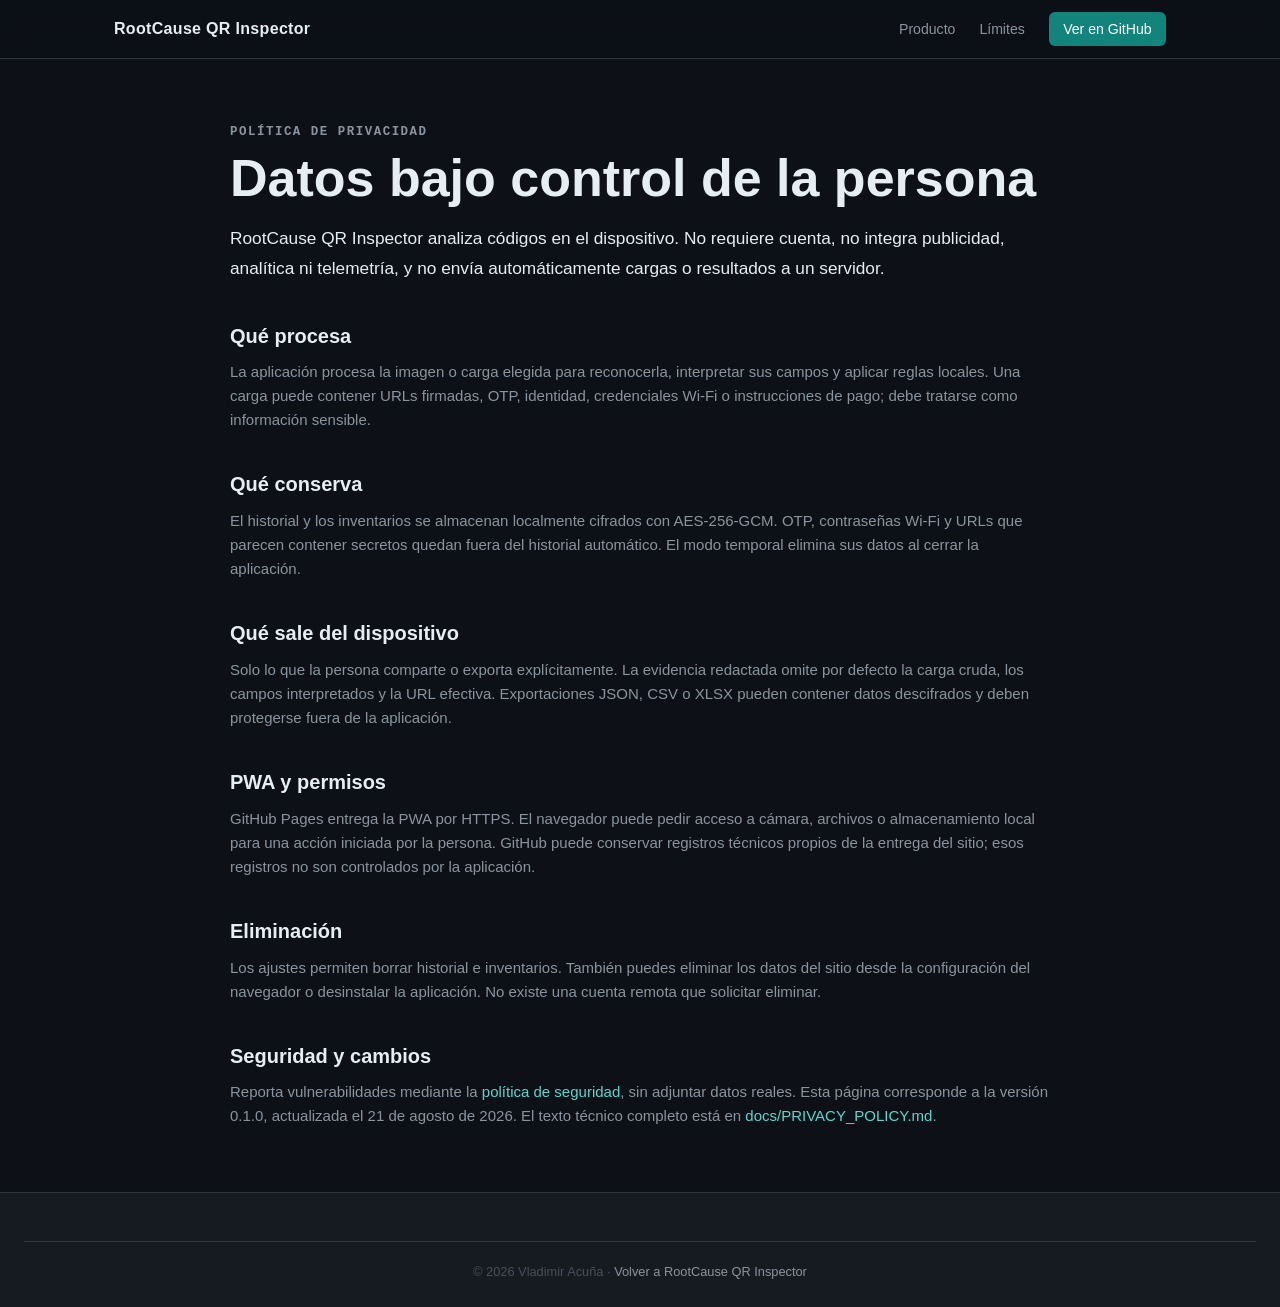
==== landing/privacidad.html @ 0e59ef02 "feat: publish RootCause QR Inspector 0.1.0" ====
<!doctype html>
<html lang="es">
<head>
  <meta charset="utf-8" />
  <meta name="viewport" content="width=device-width, initial-scale=1" />
  <meta name="description" content="Política de privacidad de RootCause QR Inspector: análisis local, telemetría cero y exportación explícita." />
  <meta name="robots" content="index,follow" />
  <meta name="theme-color" content="#0d1117" />
  <title>Privacidad · RootCause QR Inspector</title>
  <link rel="icon" type="image/svg+xml" href="assets/favicon.svg" />
  <link rel="stylesheet" href="assets/style.css" />
</head>
<body>
  <a class="skip-link" href="#contenido">Saltar al contenido</a>
  <header class="nav">
    <div class="nav-inner">
      <a class="nav-logo" href="index.html">RootCause QR Inspector</a>
      <nav class="nav-links" aria-label="Navegación principal">
        <a href="index.html#modelo">Producto</a>
        <a href="index.html#limites">Límites</a>
        <a href="https://github.com/vladimiracunadev-create/rootcause-qr-inspector" class="btn-nav">Ver en GitHub</a>
      </nav>
    </div>
  </header>
  <main id="contenido" class="section">
    <article class="container prose">
      <p class="eyebrow">Política de privacidad</p>
      <h1>Datos bajo control de la persona</h1>
      <p class="lead">RootCause QR Inspector analiza códigos en el dispositivo. No requiere cuenta, no integra publicidad, analítica ni telemetría, y no envía automáticamente cargas o resultados a un servidor.</p>

      <h2>Qué procesa</h2>
      <p>La aplicación procesa la imagen o carga elegida para reconocerla, interpretar sus campos y aplicar reglas locales. Una carga puede contener URLs firmadas, OTP, identidad, credenciales Wi-Fi o instrucciones de pago; debe tratarse como información sensible.</p>

      <h2>Qué conserva</h2>
      <p>El historial y los inventarios se almacenan localmente cifrados con AES-256-GCM. OTP, contraseñas Wi-Fi y URLs que parecen contener secretos quedan fuera del historial automático. El modo temporal elimina sus datos al cerrar la aplicación.</p>

      <h2>Qué sale del dispositivo</h2>
      <p>Solo lo que la persona comparte o exporta explícitamente. La evidencia redactada omite por defecto la carga cruda, los campos interpretados y la URL efectiva. Exportaciones JSON, CSV o XLSX pueden contener datos descifrados y deben protegerse fuera de la aplicación.</p>

      <h2>PWA y permisos</h2>
      <p>GitHub Pages entrega la PWA por HTTPS. El navegador puede pedir acceso a cámara, archivos o almacenamiento local para una acción iniciada por la persona. GitHub puede conservar registros técnicos propios de la entrega del sitio; esos registros no son controlados por la aplicación.</p>

      <h2>Eliminación</h2>
      <p>Los ajustes permiten borrar historial e inventarios. También puedes eliminar los datos del sitio desde la configuración del navegador o desinstalar la aplicación. No existe una cuenta remota que solicitar eliminar.</p>

      <h2>Seguridad y cambios</h2>
      <p>Reporta vulnerabilidades mediante la <a href="https://github.com/vladimiracunadev-create/rootcause-qr-inspector/security/policy">política de seguridad</a>, sin adjuntar datos reales. Esta página corresponde a la versión 0.1.0, actualizada el 21 de agosto de 2026. El texto técnico completo está en <a href="https://github.com/vladimiracunadev-create/rootcause-qr-inspector/blob/main/docs/PRIVACY_POLICY.md">docs/PRIVACY_POLICY.md</a>.</p>
    </article>
  </main>
  <footer class="footer"><div class="footer-bottom"><p>© 2026 Vladimir Acuña · <a href="index.html">Volver a RootCause QR Inspector</a></p></div></footer>
</body>
</html>
---- landing/assets/style.css ----
/* ═══════════════════════════════════════════════════════════
   RootCause QR Inspector — Landing Page
   Misma estructura que las landings de RootCause; el acento es
   el color de marca de la aplicación (seed teal de app_theme.dart).
   Tema oscuro. Acentos monoespaciados. Sin dependencias.
   ═══════════════════════════════════════════════════════════ */

*, *::before, *::after { box-sizing: border-box; margin: 0; padding: 0; }

:root {
  --bg:       #0d1117;
  --bg-alt:   #161b22;
  --bg-card:  #1e2530;
  --border:   #30363d;
  --accent:   #12847b;
  --accent-h: #5bd7cd;
  --green:    #3fb950;
  --yellow:   #d29922;
  --red:      #f85149;
  --txt:      #e6edf3;
  --txt-sec:  #8b949e;
  --txt-mut:  #484f58;
  --mono:     'Cascadia Code', 'Fira Code', 'Consolas', monospace;
  --sans:     -apple-system, BlinkMacSystemFont, 'Segoe UI', Helvetica, Arial, sans-serif;
  --radius:   8px;
  --shadow:   0 4px 24px rgba(0,0,0,.45);
}

html { scroll-behavior: smooth; }

.skip-link {
  position: fixed;
  top: .75rem;
  left: .75rem;
  z-index: 1000;
  padding: .55rem .8rem;
  background: var(--accent-h);
  color: #06231f;
  border-radius: 6px;
  transform: translateY(-180%);
}
.skip-link:focus { transform: translateY(0); }

body {
  background: var(--bg);
  color: var(--txt);
  font-family: var(--sans);
  font-size: 15px;
  line-height: 1.6;
  -webkit-font-smoothing: antialiased;
}

a { color: var(--accent-h); text-decoration: none; }
a:hover { text-decoration: underline; }
a:focus-visible { outline: 3px solid var(--accent-h); outline-offset: 3px; }

code {
  font-family: var(--mono);
  font-size: .85em;
  background: rgba(18,132,123,.16);
  color: #7ee3da;
  padding: .1em .35em;
  border-radius: 4px;
}

pre {
  font-family: var(--mono);
  font-size: .82em;
  line-height: 1.55;
  overflow-x: auto;
}

pre code { background: none; color: inherit; padding: 0; font-size: inherit; }

/* ── nav ──────────────────────────────────────────────── */
.nav {
  position: sticky;
  top: 0;
  z-index: 100;
  background: rgba(13,17,23,.92);
  backdrop-filter: blur(10px);
  border-bottom: 1px solid var(--border);
}

.nav-inner {
  max-width: 1100px;
  margin: 0 auto;
  padding: .75rem 1.5rem;
  display: flex;
  align-items: center;
  justify-content: space-between;
  gap: 1rem;
}

.nav-logo {
  display: flex;
  align-items: center;
  gap: .45rem;
  font-weight: 700;
  font-size: 1rem;
  color: var(--txt);
  letter-spacing: .02em;
  white-space: nowrap;
}

.nav-links { display: flex; align-items: center; gap: 1.5rem; flex-wrap: wrap; }

.nav-links a {
  color: var(--txt-sec);
  font-size: .88rem;
  font-weight: 500;
  transition: color .15s;
}
.nav-links a:hover { color: var(--txt); text-decoration: none; }

.btn-nav {
  background: var(--accent);
  color: #fff !important;
  padding: .35rem .9rem;
  border-radius: 6px;
  font-size: .85rem;
  transition: background .15s;
}
.btn-nav:hover { background: var(--accent-h); color: #06231f !important; text-decoration: none !important; }

/* ── hero ─────────────────────────────────────────────── */
.hero {
  background: var(--bg);
  padding: 4rem 1.5rem 3rem;
  text-align: center;
  border-bottom: 1px solid var(--border);
}

.hero-inner { max-width: 900px; margin: 0 auto; }
.hero-logo { margin-bottom: 1rem; border-radius: 22px; box-shadow: var(--shadow); }

.ascii-block {
  display: inline-block;
  text-align: left;
  margin-bottom: 1.75rem;
  overflow-x: auto;
  max-width: 100%;
}

.ascii-block pre {
  color: var(--accent-h);
  font-family: var(--mono);
  font-size: clamp(.45rem, 1.1vw, .72rem);
  line-height: 1.35;
  white-space: pre;
}

.hero-sub {
  font-size: 1.15rem;
  color: var(--txt-sec);
  margin-bottom: 1.5rem;
  line-height: 1.7;
}
.hero-sub strong { color: var(--txt); }

.badges {
  display: flex;
  flex-wrap: wrap;
  justify-content: center;
  gap: .4rem;
  margin-bottom: 1.75rem;
}
.badges img { height: 20px; }

.hero-cta {
  display: flex;
  flex-wrap: wrap;
  gap: .75rem;
  justify-content: center;
  margin-bottom: 1.25rem;
}

.btn-primary {
  background: var(--accent);
  color: #fff;
  padding: .65rem 1.6rem;
  border-radius: 8px;
  font-weight: 600;
  font-size: 1rem;
  transition: background .15s, transform .1s;
  box-shadow: 0 2px 12px rgba(18,132,123,.4);
}
.btn-primary:hover { background: var(--accent-h); color: #06231f; text-decoration: none; transform: translateY(-1px); }

.btn-ghost {
  border: 1px solid var(--border);
  color: var(--txt-sec);
  padding: .65rem 1.6rem;
  border-radius: 8px;
  font-weight: 500;
  font-size: 1rem;
  transition: border-color .15s, color .15s;
}
.btn-ghost:hover { border-color: var(--accent-h); color: var(--txt); text-decoration: none; }

.hero-tagline { color: var(--txt-mut); font-size: .9rem; }
.eyebrow {
  margin-bottom: .45rem;
  color: var(--accent-h);
  font-family: var(--mono);
  font-size: .78rem;
  font-weight: 700;
  letter-spacing: .12em;
  text-transform: uppercase;
}

/* ── layout ───────────────────────────────────────────── */
.section     { padding: 4rem 1.5rem; }
.section-alt { background: var(--bg-alt); }
.container   { max-width: 1100px; margin: 0 auto; }

.section-title {
  font-size: 1.65rem;
  font-weight: 700;
  margin-bottom: .6rem;
  color: var(--txt);
}
.section-sub {
  color: var(--txt-sec);
  margin-bottom: 2.5rem;
  font-size: .97rem;
}

/* ── feature grid ─────────────────────────────────────── */
.feature-grid {
  display: grid;
  grid-template-columns: repeat(auto-fill, minmax(270px, 1fr));
  gap: 1.25rem;
}

.feature-card {
  background: var(--bg-card);
  border: 1px solid var(--border);
  border-radius: var(--radius);
  padding: 1.4rem;
  transition: border-color .2s, transform .15s;
}
.feature-card:hover { border-color: var(--accent-h); transform: translateY(-2px); }

.feature-icon { font-size: 1.6rem; margin-bottom: .6rem; }

.feature-card h3 {
  font-size: .97rem;
  font-weight: 700;
  margin-bottom: .4rem;
  color: var(--txt);
}
.feature-card p { font-size: .88rem; color: var(--txt-sec); }
.feature-card p + p { margin-top: .5rem; }

/* ── table ────────────────────────────────────────────── */
.table-wrap { overflow-x: auto; }

table {
  width: 100%;
  border-collapse: collapse;
  font-size: .88rem;
}
th {
  background: var(--bg-card);
  color: var(--txt-sec);
  text-align: left;
  padding: .65rem 1rem;
  border-bottom: 2px solid var(--border);
  font-weight: 600;
  white-space: nowrap;
}
td {
  padding: .6rem 1rem;
  border-bottom: 1px solid var(--border);
  color: var(--txt-sec);
  vertical-align: top;
}
tr:hover td { background: rgba(255,255,255,.025); }
td strong { color: var(--txt); }
.ok  { color: var(--green); }
.warn { color: var(--yellow); }

/* ── capturas ─────────────────────────────────────────── */
.shots {
  display: flex;
  gap: 1.25rem;
  justify-content: center;
  flex-wrap: wrap;
  margin-top: 2.5rem;
}
.shots figure { width: 235px; max-width: 80vw; }
.shots img {
  width: 100%;
  border-radius: 16px;
  border: 1px solid var(--border);
  box-shadow: var(--shadow);
}
.shots figcaption {
  margin-top: .6rem;
  font-size: .8rem;
  color: var(--txt-mut);
  text-align: center;
}

/* ── diagrama ─────────────────────────────────────────── */
.diagram {
  background: var(--bg-card);
  border: 1px solid var(--border);
  border-radius: var(--radius);
  padding: 1.5rem;
  text-align: center;
}
.diagram img { width: 100%; max-width: 820px; }

/* ── descargas ────────────────────────────────────────── */
.download-grid {
  display: grid;
  grid-template-columns: repeat(auto-fill, minmax(250px, 1fr));
  gap: 1.25rem;
  margin-bottom: 1.5rem;
}

.download-card {
  background: var(--bg-card);
  border: 1px solid var(--border);
  border-radius: var(--radius);
  padding: 1.5rem;
  position: relative;
  display: flex;
  flex-direction: column;
  gap: .6rem;
}
.download-card.primary { border-color: var(--accent-h); }

.dl-badge {
  position: absolute;
  top: -1px; right: 1rem;
  background: var(--accent);
  color: #fff;
  font-size: .72rem;
  font-weight: 700;
  padding: .2em .7em;
  border-radius: 0 0 6px 6px;
  letter-spacing: .04em;
  text-transform: uppercase;
}

.download-card h3 { font-size: .97rem; font-weight: 700; color: var(--txt); }
.download-card p  { font-size: .87rem; color: var(--txt-sec); flex: 1; }
.dl-meta { font-size: .78rem; color: var(--txt-mut) !important; font-family: var(--mono); }

/* ── aviso ────────────────────────────────────────────── */
.note {
  background: var(--bg-card);
  border: 1px solid var(--border);
  border-left: 3px solid var(--yellow);
  border-radius: var(--radius);
  padding: 1.1rem 1.3rem;
  font-size: .88rem;
  color: var(--txt-sec);
}
.note strong { color: var(--txt); }

/* ── lista de límites ─────────────────────────────────── */
.limits {
  display: grid;
  grid-template-columns: repeat(auto-fill, minmax(300px, 1fr));
  gap: 1rem;
  list-style: none;
}
.limits li {
  background: var(--bg-card);
  border: 1px solid var(--border);
  border-radius: var(--radius);
  padding: 1rem 1.2rem;
  font-size: .88rem;
  color: var(--txt-sec);
}
.limits li strong { display: block; color: var(--txt); margin-bottom: .25rem; }

/* ── docs ─────────────────────────────────────────────── */
.doc-grid {
  display: grid;
  grid-template-columns: repeat(auto-fill, minmax(240px, 1fr));
  gap: .75rem;
}
.doc-entry {
  display: flex;
  flex-direction: column;
  gap: .2rem;
  background: var(--bg-card);
  border: 1px solid var(--border);
  border-radius: var(--radius);
  padding: .9rem 1rem;
}
.doc-entry a    { font-size: .89rem; font-weight: 600; }
.doc-entry span { font-size: .82rem; color: var(--txt-sec); }

/* ── páginas de contenido ─────────────────────────────── */
.prose { max-width: 820px; }
.prose h1 { font-size: clamp(2rem, 6vw, 3.25rem); line-height: 1.1; margin-bottom: 1rem; }
.prose h2 { font-size: 1.25rem; margin: 2.25rem 0 .55rem; }
.prose p { color: var(--txt-sec); }
.prose .lead { color: var(--txt); font-size: 1.08rem; line-height: 1.75; }

/* ── footer ───────────────────────────────────────────── */
.footer {
  background: var(--bg-alt);
  border-top: 1px solid var(--border);
  padding: 3rem 1.5rem 1.5rem;
}

.footer-inner {
  max-width: 1100px;
  margin: 0 auto 2rem;
  display: grid;
  grid-template-columns: 2fr 1fr 1fr;
  gap: 2rem;
}

.footer-col p  { font-size: .85rem; color: var(--txt-sec); margin-top: .6rem; line-height: 1.7; }
.footer-col h4 { font-size: .88rem; font-weight: 700; color: var(--txt); margin-bottom: .75rem; }
.footer-col ul { list-style: none; }
.footer-col li { margin-bottom: .4rem; }
.footer-col li a { font-size: .85rem; color: var(--txt-sec); }
.footer-col li a:hover { color: var(--accent-h); }

.footer-bottom {
  border-top: 1px solid var(--border);
  padding-top: 1.25rem;
  text-align: center;
}
.footer-bottom p { font-size: .8rem; color: var(--txt-mut); }
.footer-bottom a { color: var(--txt-sec); }

/* ── responsive ───────────────────────────────────────── */
@media (max-width: 700px) {
  .nav-links { gap: .9rem; }
  .nav-links a:not(.btn-nav) { display: none; }
  .hero { padding: 2.5rem 1rem 2rem; }
  .ascii-block pre { font-size: .38rem; }
  .footer-inner { grid-template-columns: 1fr; gap: 1.5rem; }
  .section { padding: 2.5rem 1rem; }
}

@media (prefers-reduced-motion: reduce) {
  html { scroll-behavior: auto; }
  *, *::before, *::after { transition: none !important; }
}
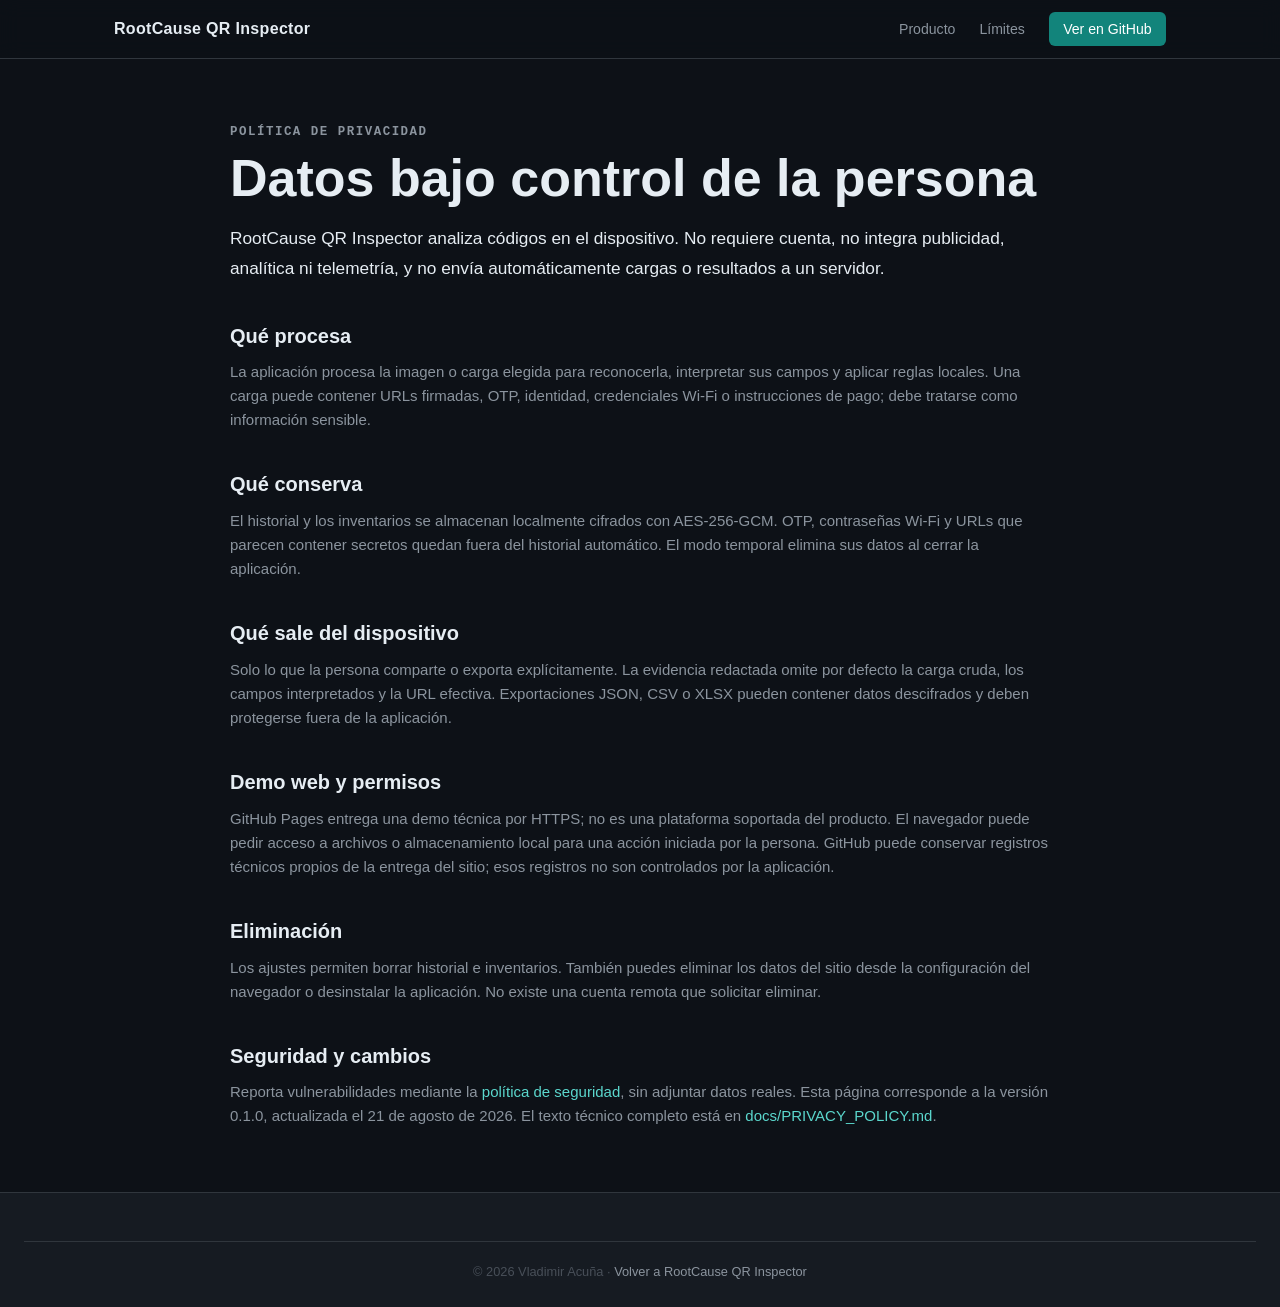
==== commit 46c3c386: "docs: define QR Inspector as mobile-only" ====
--- a/landing/privacidad.html
+++ b/landing/privacidad.html
@@ -37,8 +37,8 @@
       <h2>Qué sale del dispositivo</h2>
       <p>Solo lo que la persona comparte o exporta explícitamente. La evidencia redactada omite por defecto la carga cruda, los campos interpretados y la URL efectiva. Exportaciones JSON, CSV o XLSX pueden contener datos descifrados y deben protegerse fuera de la aplicación.</p>
 
-      <h2>PWA y permisos</h2>
-      <p>GitHub Pages entrega la PWA por HTTPS. El navegador puede pedir acceso a cámara, archivos o almacenamiento local para una acción iniciada por la persona. GitHub puede conservar registros técnicos propios de la entrega del sitio; esos registros no son controlados por la aplicación.</p>
+      <h2>Demo web y permisos</h2>
+      <p>GitHub Pages entrega una demo técnica por HTTPS; no es una plataforma soportada del producto. El navegador puede pedir acceso a archivos o almacenamiento local para una acción iniciada por la persona. GitHub puede conservar registros técnicos propios de la entrega del sitio; esos registros no son controlados por la aplicación.</p>
 
       <h2>Eliminación</h2>
       <p>Los ajustes permiten borrar historial e inventarios. También puedes eliminar los datos del sitio desde la configuración del navegador o desinstalar la aplicación. No existe una cuenta remota que solicitar eliminar.</p>
--- a/landing/assets/style.css
+++ b/landing/assets/style.css
@@ -220,6 +220,46 @@
   margin-bottom: .6rem;
   color: var(--txt);
 }
+
+/* ── security entry / product flow ────────────────────── */
+.security-entry {
+  position: relative;
+  overflow: hidden;
+  background:
+    radial-gradient(circle at 12% 0%, rgba(91,215,205,.1), transparent 34rem),
+    var(--bg-alt);
+  border-bottom: 1px solid var(--border);
+}
+
+.security-callout {
+  display: grid;
+  grid-template-columns: minmax(0, 1fr) auto;
+  align-items: center;
+  gap: 2rem;
+  padding: 2rem;
+  background: linear-gradient(135deg, rgba(18,132,123,.16), rgba(30,37,48,.72));
+  border: 1px solid rgba(91,215,205,.28);
+  border-radius: 16px;
+  box-shadow: var(--shadow);
+}
+.security-callout .section-title { max-width: 780px; font-size: clamp(1.5rem, 3vw, 2.25rem); }
+.security-callout .section-sub { margin-bottom: 0; }
+
+.risk-grid {
+  display: grid;
+  grid-template-columns: repeat(4, minmax(0, 1fr));
+  gap: 1px;
+  margin-top: 2rem;
+  overflow: hidden;
+  background: var(--border);
+  border: 1px solid var(--border);
+  border-radius: 14px;
+}
+.risk-grid article { padding: 1.35rem; background: var(--bg-card); }
+.risk-grid span { display: block; margin-bottom: .6rem; color: var(--accent-h); font-family: var(--mono); font-size: .75rem; font-weight: 800; }
+.risk-grid strong { display: block; margin-bottom: .35rem; color: var(--txt); font-size: 1rem; }
+.risk-grid p { color: var(--txt-sec); font-size: .87rem; line-height: 1.5; }
+
 .section-sub {
   color: var(--txt-sec);
   margin-bottom: 2.5rem;
@@ -442,6 +482,13 @@
   .ascii-block pre { font-size: .38rem; }
   .footer-inner { grid-template-columns: 1fr; gap: 1.5rem; }
   .section { padding: 2.5rem 1rem; }
+  .security-callout { grid-template-columns: 1fr; padding: 1.35rem; gap: 1.25rem; }
+  .security-callout .btn-primary { text-align: center; }
+  .risk-grid { grid-template-columns: 1fr 1fr; }
+}
+
+@media (max-width: 430px) {
+  .risk-grid { grid-template-columns: 1fr; }
 }
 
 @media (prefers-reduced-motion: reduce) {
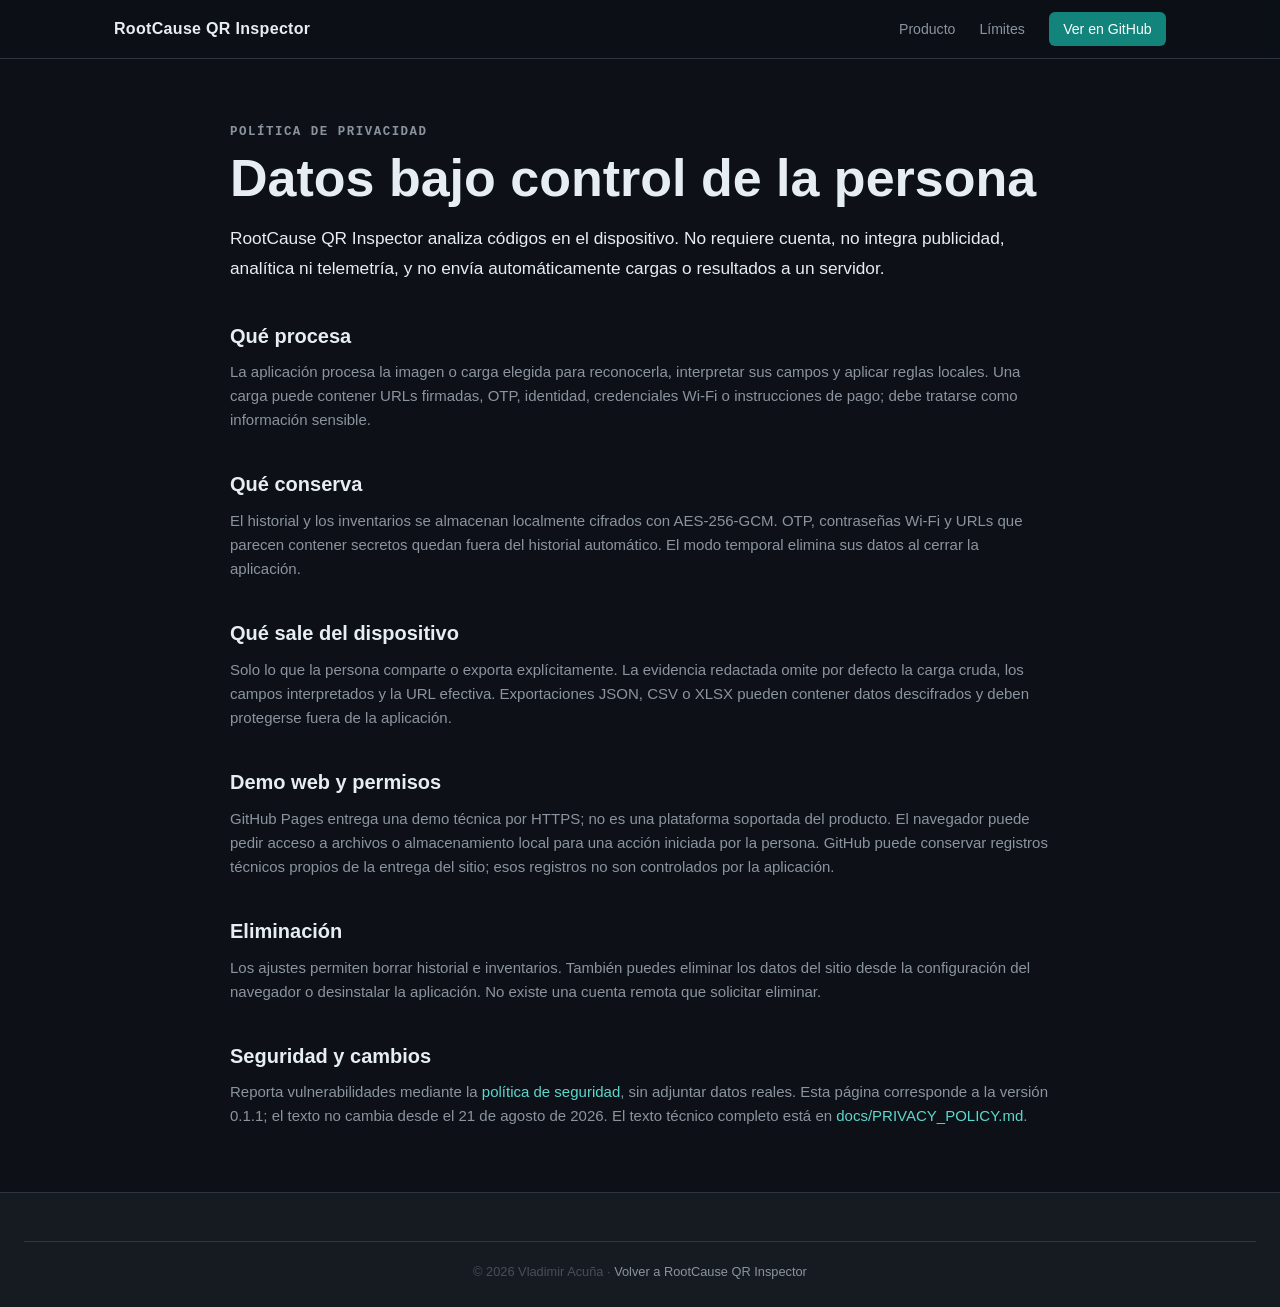
==== commit 4d1ba4b0: "fix(scanner): confirmar la lectura y dejar de descartar códigos en silencio Reporte de uso real: «no" ====
--- a/landing/privacidad.html
+++ b/landing/privacidad.html
@@ -44,7 +44,7 @@
       <p>Los ajustes permiten borrar historial e inventarios. También puedes eliminar los datos del sitio desde la configuración del navegador o desinstalar la aplicación. No existe una cuenta remota que solicitar eliminar.</p>
 
       <h2>Seguridad y cambios</h2>
-      <p>Reporta vulnerabilidades mediante la <a href="https://github.com/vladimiracunadev-create/rootcause-qr-inspector/security/policy">política de seguridad</a>, sin adjuntar datos reales. Esta página corresponde a la versión 0.1.0, actualizada el 21 de agosto de 2026. El texto técnico completo está en <a href="https://github.com/vladimiracunadev-create/rootcause-qr-inspector/blob/main/docs/PRIVACY_POLICY.md">docs/PRIVACY_POLICY.md</a>.</p>
+      <p>Reporta vulnerabilidades mediante la <a href="https://github.com/vladimiracunadev-create/rootcause-qr-inspector/security/policy">política de seguridad</a>, sin adjuntar datos reales. Esta página corresponde a la versión 0.1.1; el texto no cambia desde el 21 de agosto de 2026. El texto técnico completo está en <a href="https://github.com/vladimiracunadev-create/rootcause-qr-inspector/blob/main/docs/PRIVACY_POLICY.md">docs/PRIVACY_POLICY.md</a>.</p>
     </article>
   </main>
   <footer class="footer"><div class="footer-bottom"><p>© 2026 Vladimir Acuña · <a href="index.html">Volver a RootCause QR Inspector</a></p></div></footer>
